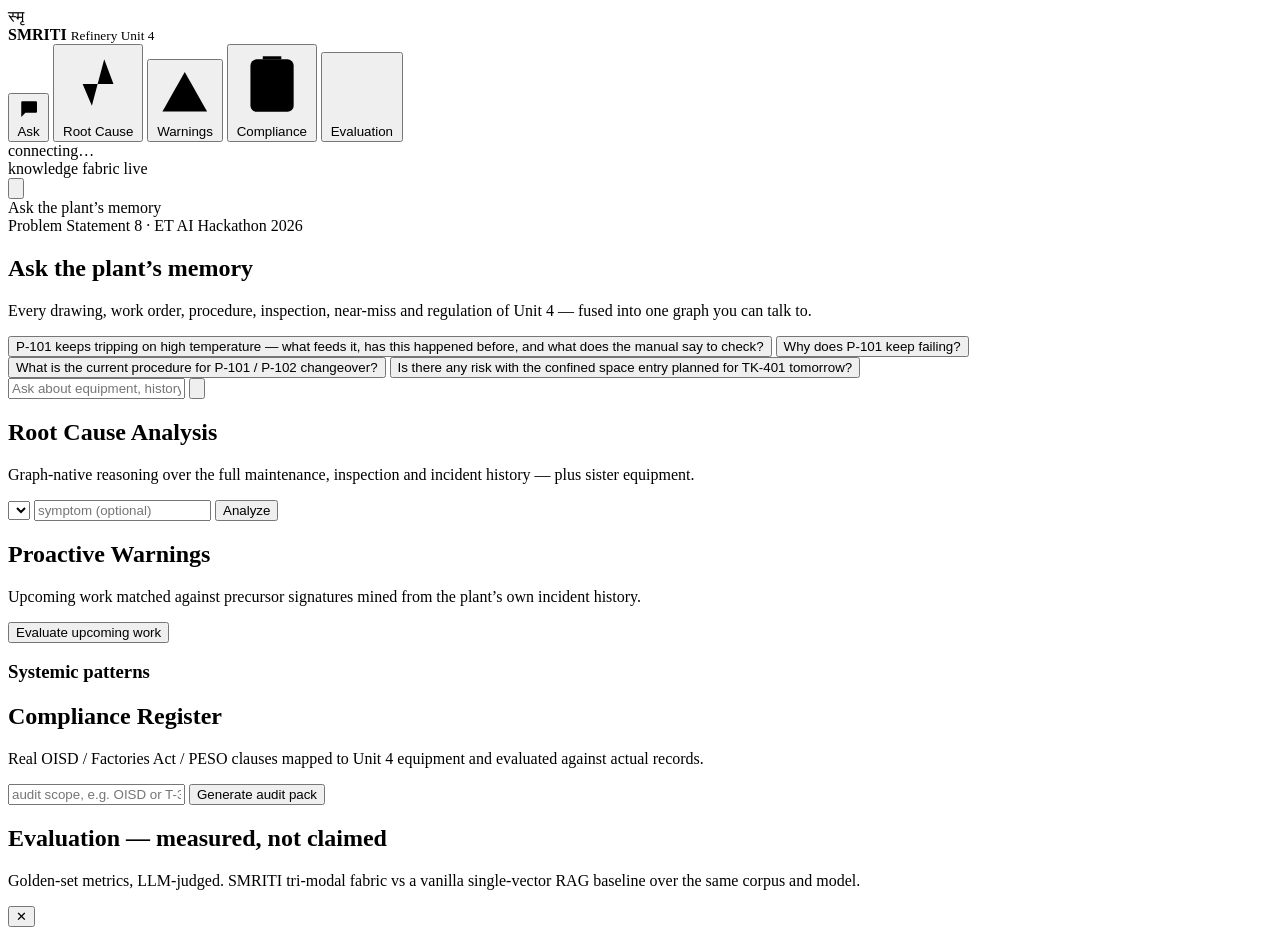
==== smriti/frontend/index.html @ f195df27 "Frontend: animated dot-matrix 'thinking' loaders + technical canvas Creative polish in the light the" ====
<!DOCTYPE html>
<html lang="en">
<head>
<meta charset="utf-8">
<meta name="viewport" content="width=device-width, initial-scale=1, viewport-fit=cover">
<meta name="theme-color" content="#ffffff">
<title>SMRITI — Unit 4 Operations Brain</title>
<link rel="stylesheet" href="/static/style.css?v=5">
</head>
<body data-palette="#2a78d6,#1baf7a">
<div class="app">
  <!-- LEFT SIDEBAR NAV -->
  <aside class="sidebar" id="sidebar">
    <div class="side-brand">
      <span class="brand-mark">स्मृ</span>
      <div class="brand-text">
        <strong>SMRITI</strong>
        <small>Refinery Unit 4</small>
      </div>
    </div>

    <nav class="nav" aria-label="Primary">
      <button class="nav-item active" data-view="ask" title="Ask">
        <svg viewBox="0 0 24 24" class="ico" aria-hidden="true"><path d="M5 5h14a1 1 0 0 1 1 1v9a1 1 0 0 1-1 1H9l-4 4V6a1 1 0 0 1 1-1z"/></svg>
        <span class="nav-label">Ask</span>
      </button>
      <button class="nav-item" data-view="rca" title="Root Cause">
        <svg viewBox="0 0 24 24" class="ico" aria-hidden="true"><path d="M3 12h4l3 7 4-15 3 8h4"/></svg>
        <span class="nav-label">Root&nbsp;Cause</span>
      </button>
      <button class="nav-item" data-view="warn" title="Warnings">
        <svg viewBox="0 0 24 24" class="ico" aria-hidden="true"><path d="M12 4l9 16H3z"/><path d="M12 10v4"/><path d="M12 17.2v.1"/></svg>
        <span class="nav-label">Warnings</span>
        <span class="nav-count" id="warn-count" hidden></span>
      </button>
      <button class="nav-item" data-view="comp" title="Compliance">
        <svg viewBox="0 0 24 24" class="ico" aria-hidden="true"><rect x="5" y="4" width="14" height="17" rx="2"/><path d="M9 4V3h6v1"/><path d="M8.5 12.5l2.2 2.2 4.3-4.6"/></svg>
        <span class="nav-label">Compliance</span>
        <span class="nav-count" id="comp-count" hidden></span>
      </button>
      <button class="nav-item" data-view="eval" title="Evaluation">
        <svg viewBox="0 0 24 24" class="ico" aria-hidden="true"><path d="M4 20V10"/><path d="M10 20V4"/><path d="M16 20v-7"/><path d="M22 20H2"/></svg>
        <span class="nav-label">Evaluation</span>
      </button>
    </nav>

    <div class="side-foot">
      <div class="fabric-stat" id="graph-chip">connecting…</div>
      <div class="fabric-live"><span class="dot"></span>knowledge fabric live</div>
    </div>
  </aside>

  <!-- MAIN COLUMN -->
  <div class="main">
    <header class="topbar">
      <button class="hamburger" id="hamburger" aria-label="Toggle navigation">
        <svg viewBox="0 0 24 24"><path d="M4 6h16M4 12h16M4 18h16"/></svg>
      </button>
      <div class="topbar-title" id="section-title">Ask the plant&rsquo;s memory</div>
      <div class="topbar-meta" id="topbar-meta">Problem Statement 8 · ET AI Hackathon 2026</div>
    </header>

    <main id="views">
      <!-- ASK -->
      <section id="view-ask" class="view active">
        <div id="thread" class="thread">
          <div class="welcome">
            <div class="hero-mark" id="hero-mark"></div>
            <h2>Ask the plant&rsquo;s memory</h2>
            <p>Every drawing, work order, procedure, inspection, near-miss and
               regulation of Unit 4 — fused into one graph you can talk to.</p>
            <div class="suggestions">
              <button class="sugg">P-101 keeps tripping on high temperature — what feeds it, has this happened before, and what does the manual say to check?</button>
              <button class="sugg">Why does P-101 keep failing?</button>
              <button class="sugg">What is the current procedure for P-101 / P-102 changeover?</button>
              <button class="sugg">Is there any risk with the confined space entry planned for TK-401 tomorrow?</button>
            </div>
          </div>
        </div>
        <form id="ask-form" class="askbar">
          <input id="ask-input" type="text" placeholder="Ask about equipment, history, procedures, compliance…"
                 autocomplete="off">
          <button type="submit" id="ask-send" aria-label="ask">
            <svg viewBox="0 0 24 24"><path d="M4 12h15M13 6l6 6-6 6"/></svg>
          </button>
        </form>
      </section>

      <!-- RCA -->
      <section id="view-rca" class="view">
        <div class="panel-head">
          <h2>Root Cause Analysis</h2>
          <p class="hint">Graph-native reasoning over the full maintenance, inspection
             and incident history — plus sister equipment.</p>
          <div class="row">
            <select id="rca-tag"></select>
            <input id="rca-symptom" type="text" placeholder="symptom (optional)">
            <button id="rca-run" class="primary">Analyze</button>
          </div>
        </div>
        <div id="rca-out" class="scroll-pane"></div>
      </section>

      <!-- WARNINGS -->
      <section id="view-warn" class="view">
        <div class="panel-head">
          <h2>Proactive Warnings</h2>
          <p class="hint">Upcoming work matched against precursor signatures mined from
             the plant&rsquo;s own incident history.</p>
          <button id="warn-refresh" class="primary">Evaluate upcoming work</button>
        </div>
        <div id="warn-out" class="scroll-pane"></div>
        <div class="panel-head"><h3>Systemic patterns</h3></div>
        <div id="patterns-out" class="scroll-pane"></div>
      </section>

      <!-- COMPLIANCE -->
      <section id="view-comp" class="view">
        <div class="panel-head">
          <h2>Compliance Register</h2>
          <p class="hint">Real OISD / Factories Act / PESO clauses mapped to Unit 4
             equipment and evaluated against actual records.</p>
          <div class="row">
            <input id="audit-scope" type="text" placeholder="audit scope, e.g. OISD or T-301">
            <button id="audit-btn" class="primary">Generate audit pack</button>
          </div>
        </div>
        <div id="comp-summary" class="tiles"></div>
        <div id="comp-out" class="scroll-pane"></div>
      </section>

      <!-- EVALS -->
      <section id="view-eval" class="view">
        <div class="panel-head">
          <h2>Evaluation — measured, not claimed</h2>
          <p class="hint">Golden-set metrics, LLM-judged. SMRITI tri-modal fabric vs a
             vanilla single-vector RAG baseline over the same corpus and model.</p>
        </div>
        <div id="eval-tiles" class="tiles"></div>
        <div id="eval-chart" class="chart-card"></div>
        <div id="eval-table" class="scroll-pane"></div>
      </section>
    </main>
  </div>
</div>

<!-- citation drawer -->
<div id="drawer" class="drawer hidden">
  <div class="drawer-head">
    <strong id="drawer-title"></strong>
    <button id="drawer-close">✕</button>
  </div>
  <div id="drawer-body"></div>
</div>
<div id="scrim" class="scrim hidden"></div>

<script src="/static/app.js?v=5"></script>
</body>
</html>
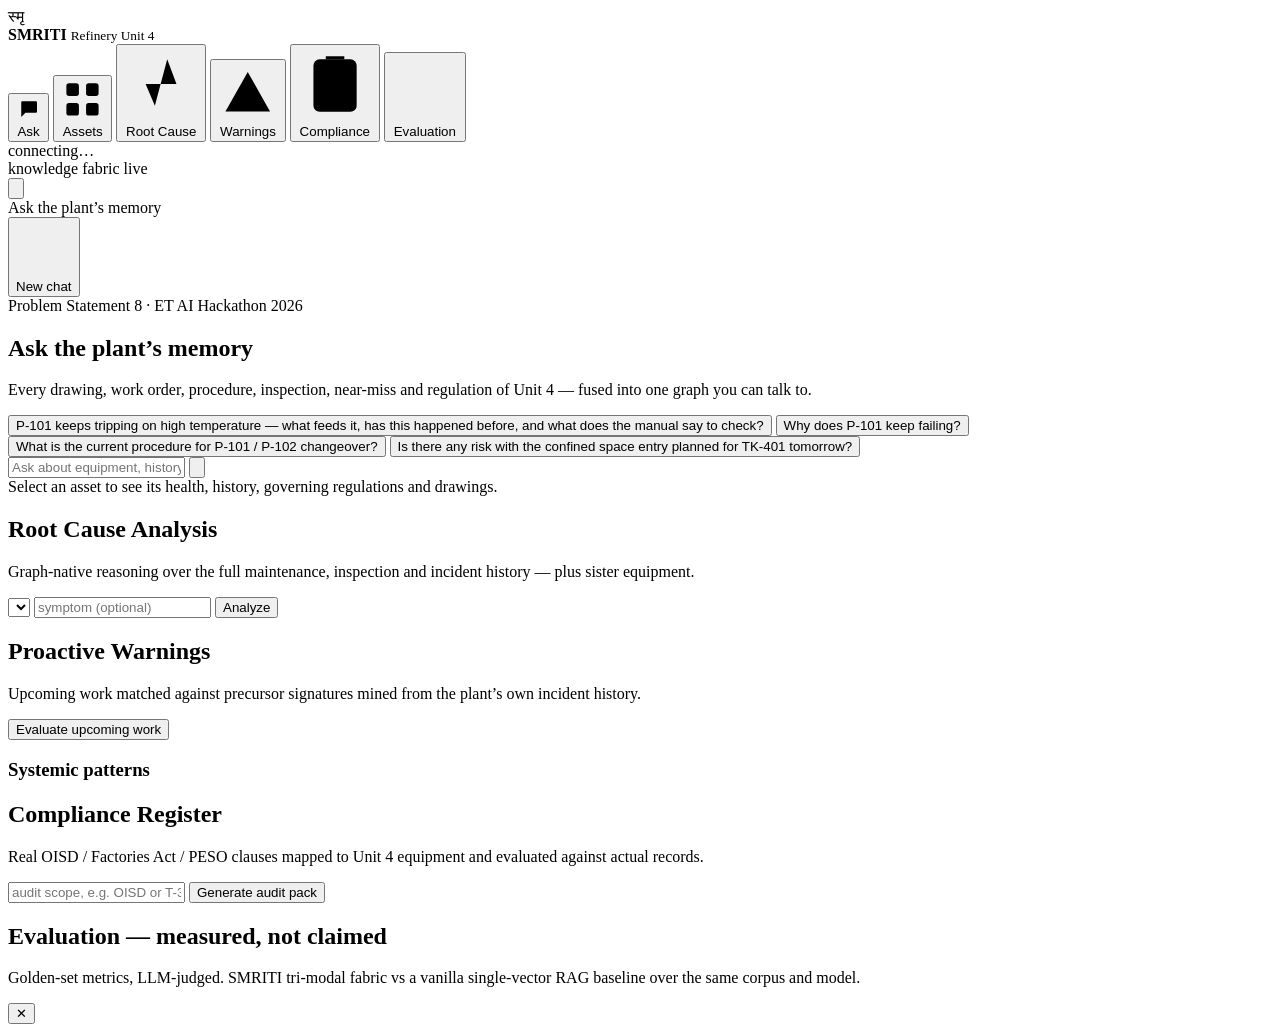
==== commit 44fc8974: "Make it a usable product: multi-turn conversation + Asset Explorer - Copilot is now multi-turn: foll" ====
--- a/smriti/frontend/index.html
+++ b/smriti/frontend/index.html
@@ -5,7 +5,7 @@
 <meta name="viewport" content="width=device-width, initial-scale=1, viewport-fit=cover">
 <meta name="theme-color" content="#ffffff">
 <title>SMRITI — Unit 4 Operations Brain</title>
-<link rel="stylesheet" href="/static/style.css?v=5">
+<link rel="stylesheet" href="/static/style.css?v=8">
 </head>
 <body data-palette="#2a78d6,#1baf7a">
 <div class="app">
@@ -23,6 +23,10 @@
       <button class="nav-item active" data-view="ask" title="Ask">
         <svg viewBox="0 0 24 24" class="ico" aria-hidden="true"><path d="M5 5h14a1 1 0 0 1 1 1v9a1 1 0 0 1-1 1H9l-4 4V6a1 1 0 0 1 1-1z"/></svg>
         <span class="nav-label">Ask</span>
+      </button>
+      <button class="nav-item" data-view="assets" title="Assets">
+        <svg viewBox="0 0 24 24" class="ico" aria-hidden="true"><rect x="3" y="3" width="7" height="7" rx="1.5"/><rect x="14" y="3" width="7" height="7" rx="1.5"/><rect x="3" y="14" width="7" height="7" rx="1.5"/><rect x="14" y="14" width="7" height="7" rx="1.5"/></svg>
+        <span class="nav-label">Assets</span>
       </button>
       <button class="nav-item" data-view="rca" title="Root Cause">
         <svg viewBox="0 0 24 24" class="ico" aria-hidden="true"><path d="M3 12h4l3 7 4-15 3 8h4"/></svg>
@@ -57,6 +61,9 @@
         <svg viewBox="0 0 24 24"><path d="M4 6h16M4 12h16M4 18h16"/></svg>
       </button>
       <div class="topbar-title" id="section-title">Ask the plant&rsquo;s memory</div>
+      <button class="newchat" id="new-chat" title="Start a new conversation">
+        <svg viewBox="0 0 24 24"><path d="M12 5v14M5 12h14"/></svg>New chat
+      </button>
       <div class="topbar-meta" id="topbar-meta">Problem Statement 8 · ET AI Hackathon 2026</div>
     </header>
 
@@ -84,6 +91,17 @@
             <svg viewBox="0 0 24 24"><path d="M4 12h15M13 6l6 6-6 6"/></svg>
           </button>
         </form>
+      </section>
+
+      <!-- ASSETS -->
+      <section id="view-assets" class="view">
+        <div class="assets-layout">
+          <div class="assets-list" id="assets-list"></div>
+          <div class="assets-detail scroll-pane" id="assets-detail">
+            <div class="assets-empty">Select an asset to see its health, history,
+              governing regulations and drawings.</div>
+          </div>
+        </div>
       </section>
 
       <!-- RCA -->
@@ -154,6 +172,6 @@
 </div>
 <div id="scrim" class="scrim hidden"></div>
 
-<script src="/static/app.js?v=5"></script>
+<script src="/static/app.js?v=8"></script>
 </body>
 </html>
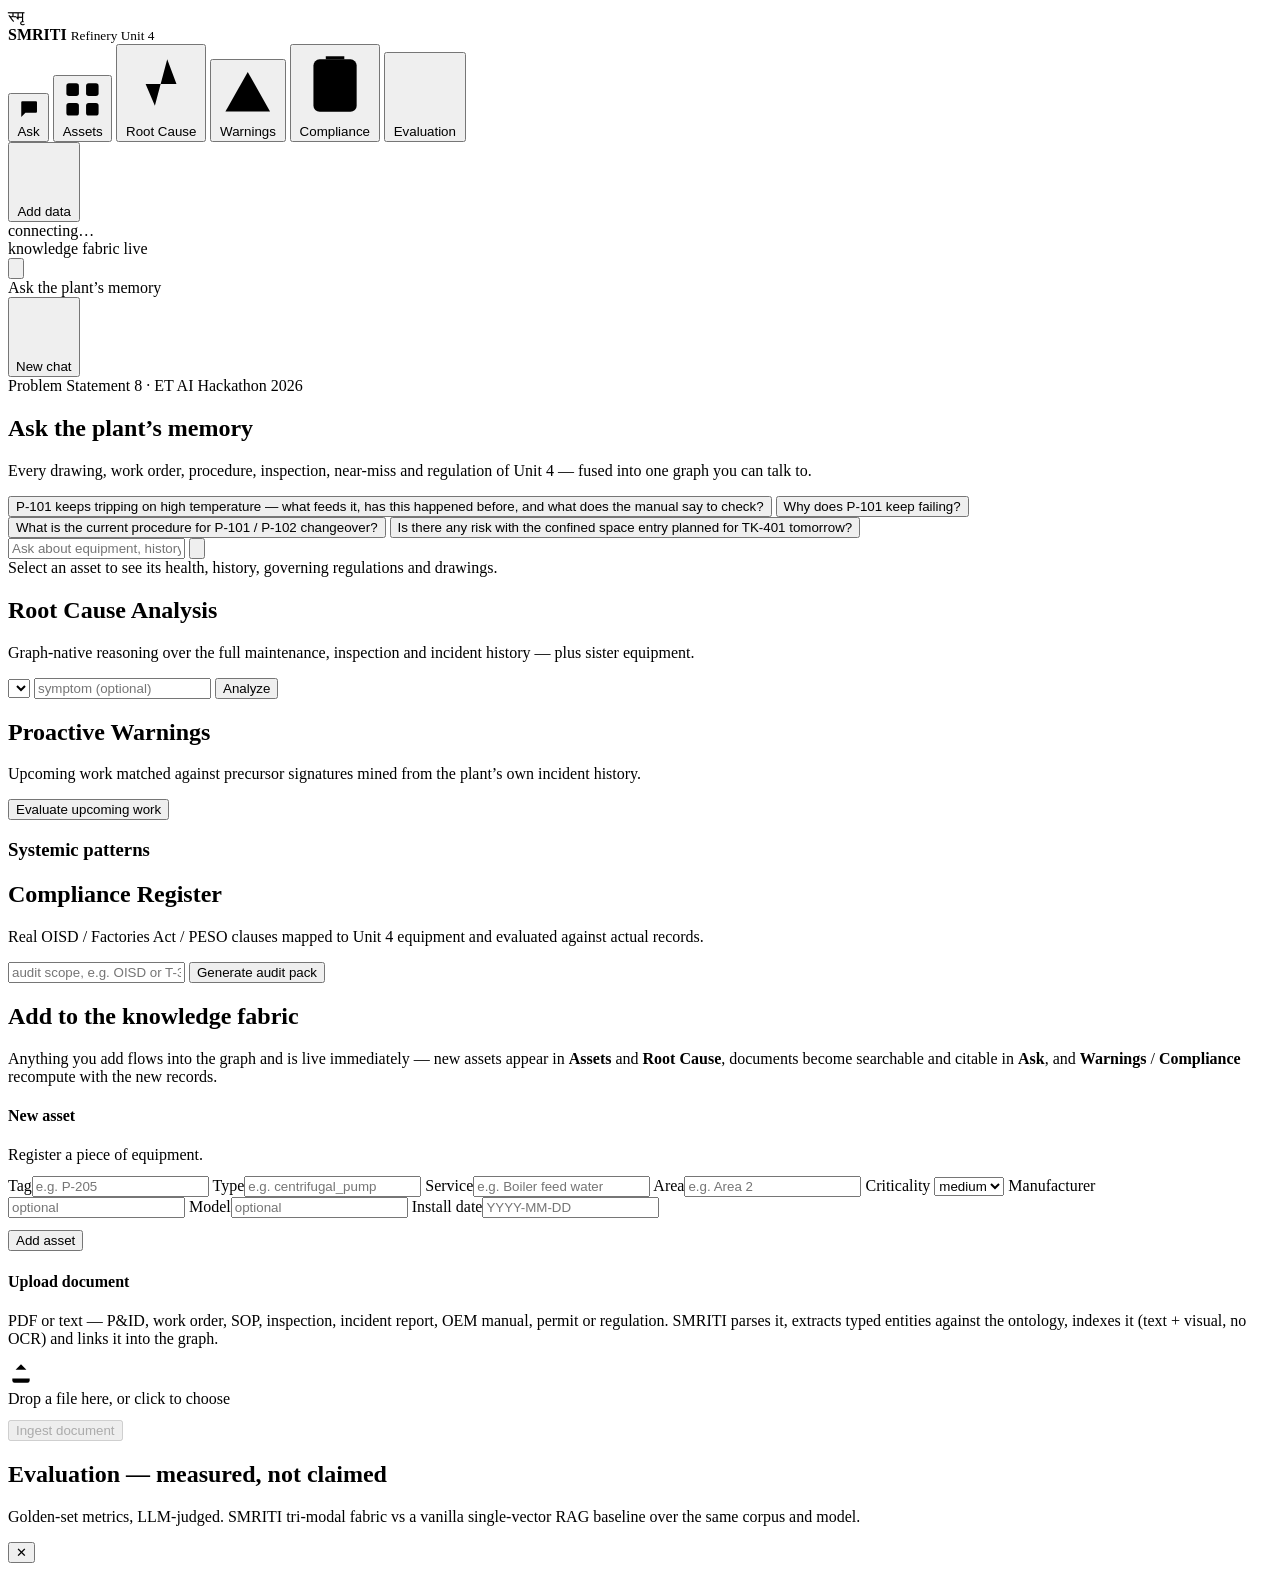
==== commit 7709ae26: "Add-data surface: register assets + upload documents, live into the fabric Answers 'how do new eleme" ====
--- a/smriti/frontend/index.html
+++ b/smriti/frontend/index.html
@@ -5,7 +5,7 @@
 <meta name="viewport" content="width=device-width, initial-scale=1, viewport-fit=cover">
 <meta name="theme-color" content="#ffffff">
 <title>SMRITI — Unit 4 Operations Brain</title>
-<link rel="stylesheet" href="/static/style.css?v=8">
+<link rel="stylesheet" href="/static/style.css?v=9">
 </head>
 <body data-palette="#2a78d6,#1baf7a">
 <div class="app">
@@ -45,6 +45,11 @@
       <button class="nav-item" data-view="eval" title="Evaluation">
         <svg viewBox="0 0 24 24" class="ico" aria-hidden="true"><path d="M4 20V10"/><path d="M10 20V4"/><path d="M16 20v-7"/><path d="M22 20H2"/></svg>
         <span class="nav-label">Evaluation</span>
+      </button>
+      <div class="nav-sep"></div>
+      <button class="nav-item" data-view="add" title="Add data">
+        <svg viewBox="0 0 24 24" class="ico" aria-hidden="true"><path d="M12 5v14M5 12h14"/></svg>
+        <span class="nav-label">Add&nbsp;data</span>
       </button>
     </nav>
 
@@ -147,6 +152,54 @@
         <div id="comp-out" class="scroll-pane"></div>
       </section>
 
+      <!-- ADD DATA -->
+      <section id="view-add" class="view">
+        <div class="panel-head">
+          <h2>Add to the knowledge fabric</h2>
+          <p class="hint">Anything you add flows into the graph and is live immediately —
+             new assets appear in <b>Assets</b> and <b>Root Cause</b>, documents become
+             searchable and citable in <b>Ask</b>, and <b>Warnings</b> / <b>Compliance</b>
+             recompute with the new records.</p>
+        </div>
+        <div class="scroll-pane">
+          <div class="add-grid">
+            <div class="card">
+              <h4>New asset</h4>
+              <p class="sub" style="margin-bottom:12px">Register a piece of equipment.</p>
+              <div class="form">
+                <label>Tag<input id="f-tag" placeholder="e.g. P-205"></label>
+                <label>Type<input id="f-type" placeholder="e.g. centrifugal_pump"></label>
+                <label>Service<input id="f-service" placeholder="e.g. Boiler feed water"></label>
+                <label>Area<input id="f-area" list="area-list" placeholder="e.g. Area 2"><datalist id="area-list"></datalist></label>
+                <label>Criticality
+                  <select id="f-crit"><option value="high">high</option><option value="medium" selected>medium</option><option value="low">low</option></select>
+                </label>
+                <label>Manufacturer<input id="f-mfr" placeholder="optional"></label>
+                <label>Model<input id="f-model" placeholder="optional"></label>
+                <label>Install date<input id="f-install" placeholder="YYYY-MM-DD"></label>
+              </div>
+              <button id="add-asset-btn" class="primary" style="margin-top:12px">Add asset</button>
+              <div id="add-asset-result" class="add-result"></div>
+            </div>
+
+            <div class="card">
+              <h4>Upload document</h4>
+              <p class="sub" style="margin-bottom:12px">PDF or text — P&amp;ID, work order,
+                 SOP, inspection, incident report, OEM manual, permit or regulation.
+                 SMRITI parses it, extracts typed entities against the ontology, indexes
+                 it (text + visual, no OCR) and links it into the graph.</p>
+              <label class="dropzone" id="dropzone">
+                <input type="file" id="doc-file" accept=".pdf,.txt,.md" hidden>
+                <svg viewBox="0 0 24 24" style="width:26px;height:26px;stroke:var(--ink-3)"><path d="M12 16V4M7 9l5-5 5 5"/><path d="M4 17v2a2 2 0 0 0 2 2h12a2 2 0 0 0 2-2v-2"/></svg>
+                <div id="dz-text">Drop a file here, or click to choose</div>
+              </label>
+              <button id="upload-btn" class="primary" style="margin-top:12px" disabled>Ingest document</button>
+              <div id="upload-result" class="add-result"></div>
+            </div>
+          </div>
+        </div>
+      </section>
+
       <!-- EVALS -->
       <section id="view-eval" class="view">
         <div class="panel-head">
@@ -172,6 +225,6 @@
 </div>
 <div id="scrim" class="scrim hidden"></div>
 
-<script src="/static/app.js?v=8"></script>
+<script src="/static/app.js?v=9"></script>
 </body>
 </html>
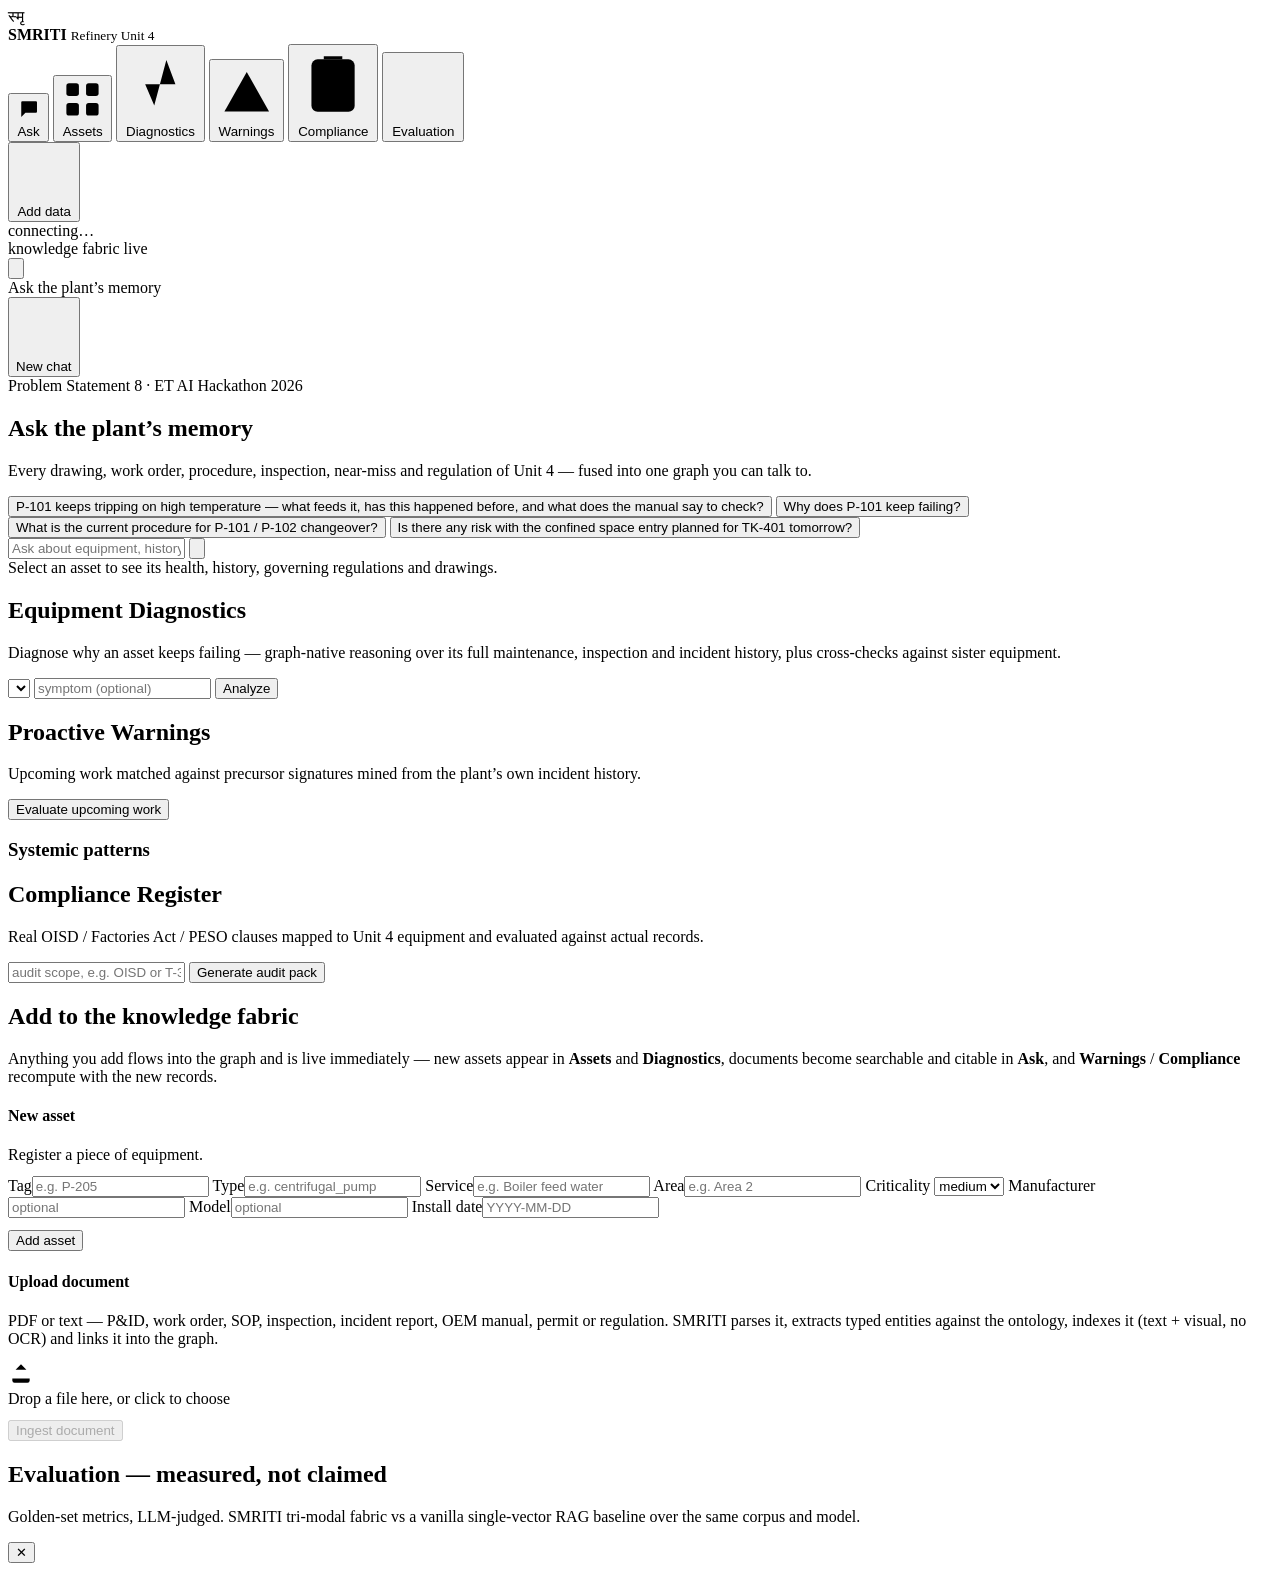
==== commit 036f2073: "Rename 'Root Cause Analysis' → 'Diagnostics' (self-explaining) Nav: Diagnostics; section: Equipment " ====
--- a/smriti/frontend/index.html
+++ b/smriti/frontend/index.html
@@ -5,7 +5,7 @@
 <meta name="viewport" content="width=device-width, initial-scale=1, viewport-fit=cover">
 <meta name="theme-color" content="#ffffff">
 <title>SMRITI — Unit 4 Operations Brain</title>
-<link rel="stylesheet" href="/static/style.css?v=9">
+<link rel="stylesheet" href="/static/style.css?v=10">
 </head>
 <body data-palette="#2a78d6,#1baf7a">
 <div class="app">
@@ -28,9 +28,9 @@
         <svg viewBox="0 0 24 24" class="ico" aria-hidden="true"><rect x="3" y="3" width="7" height="7" rx="1.5"/><rect x="14" y="3" width="7" height="7" rx="1.5"/><rect x="3" y="14" width="7" height="7" rx="1.5"/><rect x="14" y="14" width="7" height="7" rx="1.5"/></svg>
         <span class="nav-label">Assets</span>
       </button>
-      <button class="nav-item" data-view="rca" title="Root Cause">
+      <button class="nav-item" data-view="rca" title="Diagnostics">
         <svg viewBox="0 0 24 24" class="ico" aria-hidden="true"><path d="M3 12h4l3 7 4-15 3 8h4"/></svg>
-        <span class="nav-label">Root&nbsp;Cause</span>
+        <span class="nav-label">Diagnostics</span>
       </button>
       <button class="nav-item" data-view="warn" title="Warnings">
         <svg viewBox="0 0 24 24" class="ico" aria-hidden="true"><path d="M12 4l9 16H3z"/><path d="M12 10v4"/><path d="M12 17.2v.1"/></svg>
@@ -112,9 +112,10 @@
       <!-- RCA -->
       <section id="view-rca" class="view">
         <div class="panel-head">
-          <h2>Root Cause Analysis</h2>
-          <p class="hint">Graph-native reasoning over the full maintenance, inspection
-             and incident history — plus sister equipment.</p>
+          <h2>Equipment Diagnostics</h2>
+          <p class="hint">Diagnose why an asset keeps failing — graph-native reasoning
+             over its full maintenance, inspection and incident history, plus
+             cross-checks against sister equipment.</p>
           <div class="row">
             <select id="rca-tag"></select>
             <input id="rca-symptom" type="text" placeholder="symptom (optional)">
@@ -157,7 +158,7 @@
         <div class="panel-head">
           <h2>Add to the knowledge fabric</h2>
           <p class="hint">Anything you add flows into the graph and is live immediately —
-             new assets appear in <b>Assets</b> and <b>Root Cause</b>, documents become
+             new assets appear in <b>Assets</b> and <b>Diagnostics</b>, documents become
              searchable and citable in <b>Ask</b>, and <b>Warnings</b> / <b>Compliance</b>
              recompute with the new records.</p>
         </div>
@@ -225,6 +226,6 @@
 </div>
 <div id="scrim" class="scrim hidden"></div>
 
-<script src="/static/app.js?v=9"></script>
+<script src="/static/app.js?v=10"></script>
 </body>
 </html>
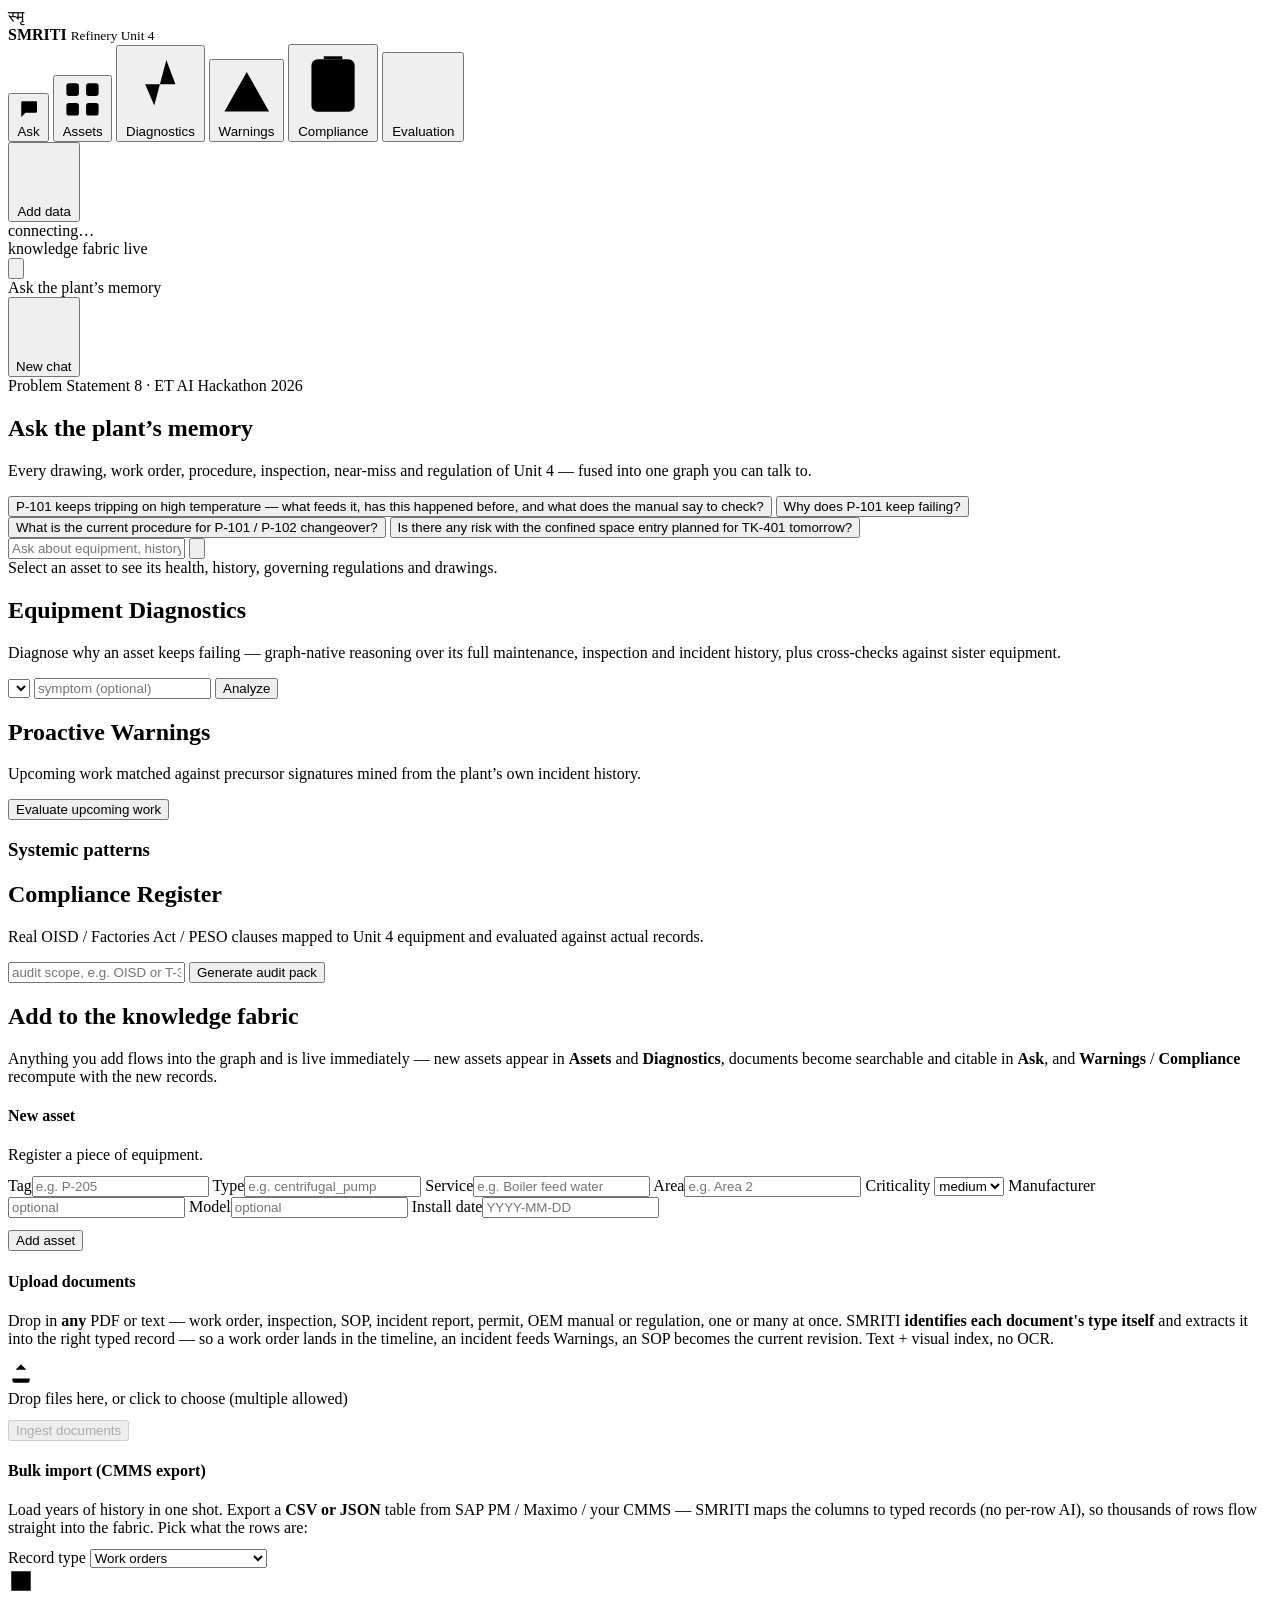
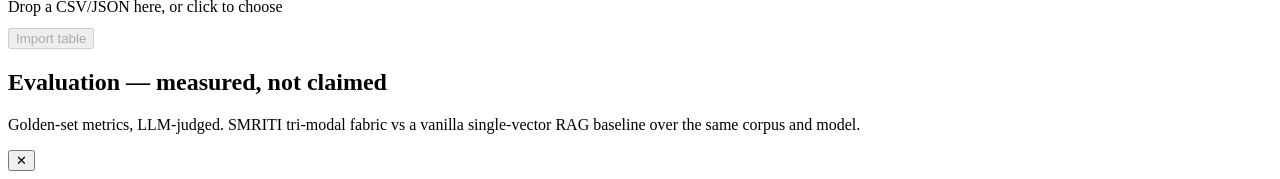
==== commit 71e297bd: "Continuous intake engine: auto-classify document upload + bulk CMMS table import New backend/smriti/" ====
--- a/smriti/frontend/index.html
+++ b/smriti/frontend/index.html
@@ -5,7 +5,7 @@
 <meta name="viewport" content="width=device-width, initial-scale=1, viewport-fit=cover">
 <meta name="theme-color" content="#ffffff">
 <title>SMRITI — Unit 4 Operations Brain</title>
-<link rel="stylesheet" href="/static/style.css?v=10">
+<link rel="stylesheet" href="/static/style.css?v=11">
 </head>
 <body data-palette="#2a78d6,#1baf7a">
 <div class="app">
@@ -184,18 +184,46 @@
             </div>
 
             <div class="card">
-              <h4>Upload document</h4>
-              <p class="sub" style="margin-bottom:12px">PDF or text — P&amp;ID, work order,
-                 SOP, inspection, incident report, OEM manual, permit or regulation.
-                 SMRITI parses it, extracts typed entities against the ontology, indexes
-                 it (text + visual, no OCR) and links it into the graph.</p>
+              <h4>Upload documents</h4>
+              <p class="sub" style="margin-bottom:12px">Drop in <b>any</b> PDF or text —
+                 work order, inspection, SOP, incident report, permit, OEM manual or
+                 regulation, one or many at once. SMRITI <b>identifies each document's
+                 type itself</b> and extracts it into the right typed record — so a work
+                 order lands in the timeline, an incident feeds Warnings, an SOP becomes
+                 the current revision. Text + visual index, no OCR.</p>
               <label class="dropzone" id="dropzone">
-                <input type="file" id="doc-file" accept=".pdf,.txt,.md" hidden>
+                <input type="file" id="doc-file" accept=".pdf,.txt,.md" multiple hidden>
                 <svg viewBox="0 0 24 24" style="width:26px;height:26px;stroke:var(--ink-3)"><path d="M12 16V4M7 9l5-5 5 5"/><path d="M4 17v2a2 2 0 0 0 2 2h12a2 2 0 0 0 2-2v-2"/></svg>
-                <div id="dz-text">Drop a file here, or click to choose</div>
+                <div id="dz-text">Drop files here, or click to choose (multiple allowed)</div>
               </label>
-              <button id="upload-btn" class="primary" style="margin-top:12px" disabled>Ingest document</button>
+              <button id="upload-btn" class="primary" style="margin-top:12px" disabled>Ingest documents</button>
               <div id="upload-result" class="add-result"></div>
+            </div>
+
+            <div class="card">
+              <h4>Bulk import (CMMS export)</h4>
+              <p class="sub" style="margin-bottom:12px">Load years of history in one shot.
+                 Export a <b>CSV or JSON</b> table from SAP&nbsp;PM / Maximo / your CMMS —
+                 SMRITI maps the columns to typed records (no per-row AI), so thousands of
+                 rows flow straight into the fabric. Pick what the rows are:</p>
+              <div class="form">
+                <label>Record type
+                  <select id="bulk-type">
+                    <option value="work_order">Work orders</option>
+                    <option value="inspection">Inspections</option>
+                    <option value="incident">Incidents / near-misses</option>
+                    <option value="permit">Permits to work</option>
+                    <option value="equipment">Equipment / asset register</option>
+                  </select>
+                </label>
+              </div>
+              <label class="dropzone" id="bulk-dropzone" style="margin-top:10px">
+                <input type="file" id="bulk-file" accept=".csv,.json" hidden>
+                <svg viewBox="0 0 24 24" style="width:26px;height:26px;stroke:var(--ink-3)"><path d="M3 3h18v18H3z"/><path d="M3 9h18M3 15h18M9 3v18M15 3v18"/></svg>
+                <div id="bulk-dz-text">Drop a CSV/JSON here, or click to choose</div>
+              </label>
+              <button id="bulk-btn" class="primary" style="margin-top:12px" disabled>Import table</button>
+              <div id="bulk-result" class="add-result"></div>
             </div>
           </div>
         </div>
@@ -226,6 +254,6 @@
 </div>
 <div id="scrim" class="scrim hidden"></div>
 
-<script src="/static/app.js?v=10"></script>
+<script src="/static/app.js?v=11"></script>
 </body>
 </html>
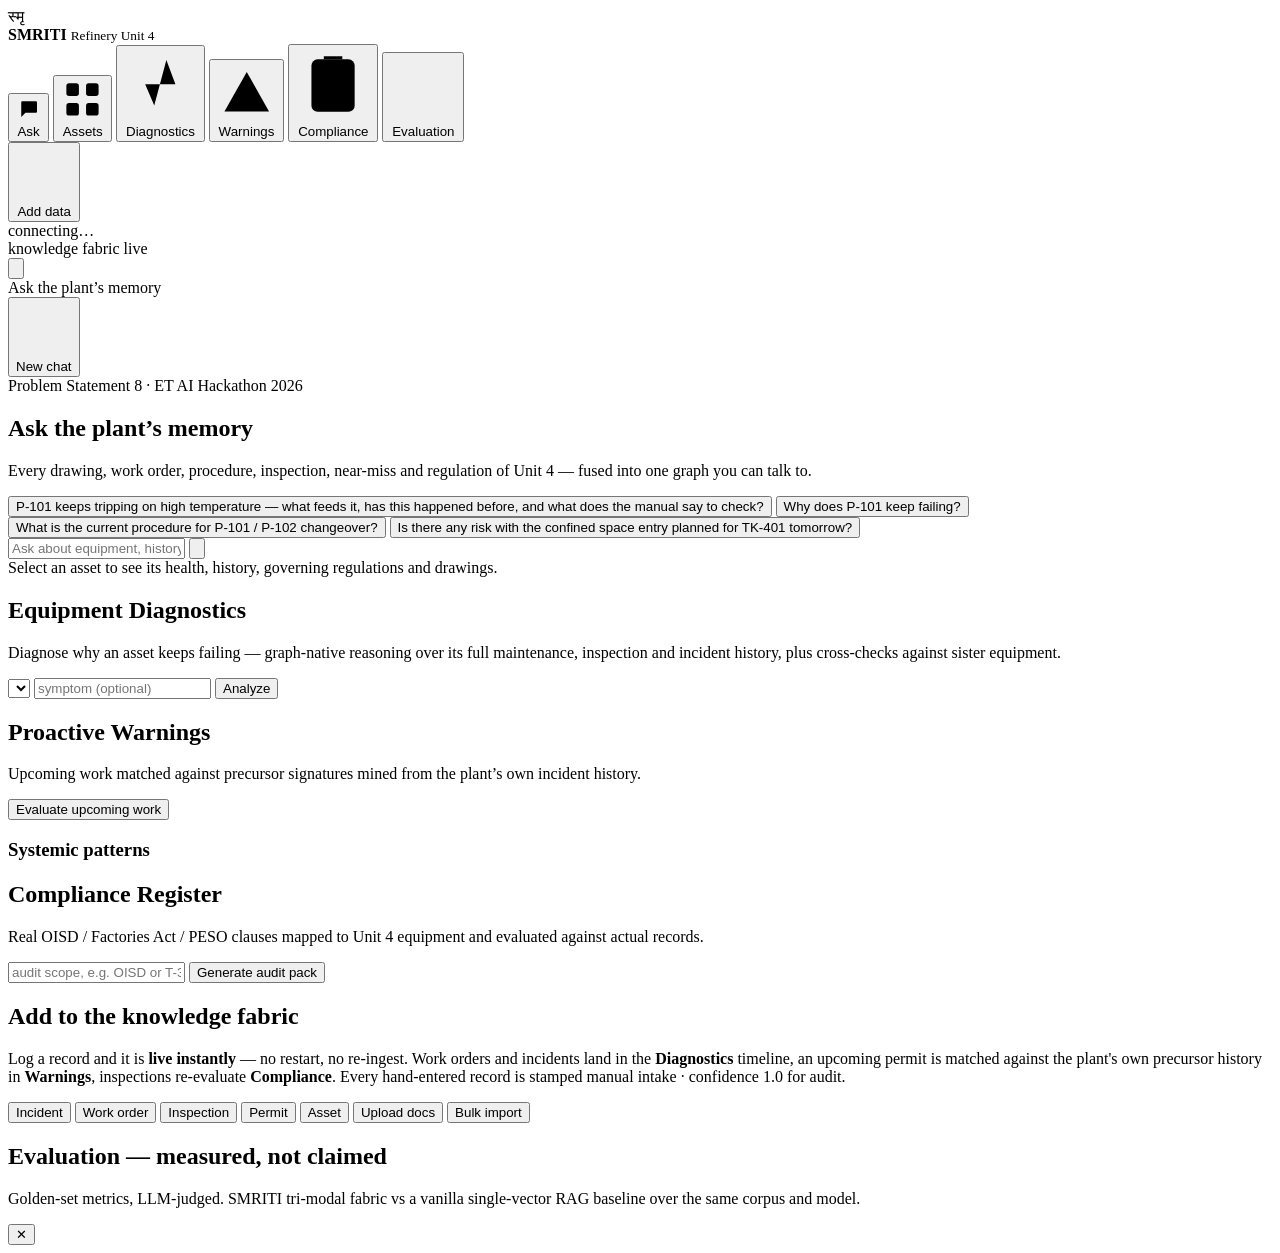
==== commit 2f2eb1d7: "Part A: first-class structured intake — typed record forms with graph parity Add POST /api/records/{" ====
--- a/smriti/frontend/index.html
+++ b/smriti/frontend/index.html
@@ -5,7 +5,7 @@
 <meta name="viewport" content="width=device-width, initial-scale=1, viewport-fit=cover">
 <meta name="theme-color" content="#ffffff">
 <title>SMRITI — Unit 4 Operations Brain</title>
-<link rel="stylesheet" href="/static/style.css?v=11">
+<link rel="stylesheet" href="/static/style.css?v=12">
 </head>
 <body data-palette="#2a78d6,#1baf7a">
 <div class="app">
@@ -153,22 +153,40 @@
         <div id="comp-out" class="scroll-pane"></div>
       </section>
 
-      <!-- ADD DATA -->
+      <!-- ADD DATA — structured intake hub -->
       <section id="view-add" class="view">
         <div class="panel-head">
           <h2>Add to the knowledge fabric</h2>
-          <p class="hint">Anything you add flows into the graph and is live immediately —
-             new assets appear in <b>Assets</b> and <b>Diagnostics</b>, documents become
-             searchable and citable in <b>Ask</b>, and <b>Warnings</b> / <b>Compliance</b>
-             recompute with the new records.</p>
-        </div>
+          <p class="hint">Log a record and it is <b>live instantly</b> — no restart, no
+             re-ingest. Work orders and incidents land in the <b>Diagnostics</b> timeline,
+             an upcoming permit is matched against the plant's own precursor history in
+             <b>Warnings</b>, inspections re-evaluate <b>Compliance</b>. Every hand-entered
+             record is stamped <span class="prov-chip">manual&nbsp;intake · confidence&nbsp;1.0</span>
+             for audit.</p>
+        </div>
+
+        <div class="intake-tabs" id="intake-tabs" role="tablist">
+          <button class="itab active" data-tab="incident">Incident</button>
+          <button class="itab" data-tab="work_order">Work order</button>
+          <button class="itab" data-tab="inspection">Inspection</button>
+          <button class="itab" data-tab="permit">Permit</button>
+          <button class="itab" data-tab="asset">Asset</button>
+          <button class="itab" data-tab="upload">Upload docs</button>
+          <button class="itab" data-tab="bulk">Bulk import</button>
+        </div>
+
         <div class="scroll-pane">
-          <div class="add-grid">
-            <div class="card">
-              <h4>New asset</h4>
-              <p class="sub" style="margin-bottom:12px">Register a piece of equipment.</p>
+          <!-- structured record forms (incident / work_order / inspection / permit) render here -->
+          <div id="intake-form-host" class="intake-panel"></div>
+
+          <!-- ASSET -->
+          <div class="intake-panel" data-panel="asset" hidden>
+            <div class="card intake-card">
+              <h4>Register an asset</h4>
+              <p class="sub" style="margin-bottom:14px">Add a piece of equipment. It appears
+                 immediately in Assets and Diagnostics and becomes searchable in Ask.</p>
               <div class="form">
-                <label>Tag<input id="f-tag" placeholder="e.g. P-205"></label>
+                <label>Tag <span class="req">*</span><input id="f-tag" placeholder="e.g. P-205"></label>
                 <label>Type<input id="f-type" placeholder="e.g. centrifugal_pump"></label>
                 <label>Service<input id="f-service" placeholder="e.g. Boiler feed water"></label>
                 <label>Area<input id="f-area" list="area-list" placeholder="e.g. Area 2"><datalist id="area-list"></datalist></label>
@@ -177,37 +195,42 @@
                 </label>
                 <label>Manufacturer<input id="f-mfr" placeholder="optional"></label>
                 <label>Model<input id="f-model" placeholder="optional"></label>
-                <label>Install date<input id="f-install" placeholder="YYYY-MM-DD"></label>
+                <label>Install date<input id="f-install" type="date"></label>
               </div>
-              <button id="add-asset-btn" class="primary" style="margin-top:12px">Add asset</button>
+              <button id="add-asset-btn" class="primary" style="margin-top:14px">Add asset</button>
               <div id="add-asset-result" class="add-result"></div>
             </div>
-
-            <div class="card">
-              <h4>Upload documents</h4>
-              <p class="sub" style="margin-bottom:12px">Drop in <b>any</b> PDF or text —
-                 work order, inspection, SOP, incident report, permit, OEM manual or
-                 regulation, one or many at once. SMRITI <b>identifies each document's
-                 type itself</b> and extracts it into the right typed record — so a work
-                 order lands in the timeline, an incident feeds Warnings, an SOP becomes
-                 the current revision. Text + visual index, no OCR.</p>
+          </div>
+
+          <!-- UPLOAD -->
+          <div class="intake-panel" data-panel="upload" hidden>
+            <div class="card intake-card">
+              <h4>Upload documents <span class="tag-soft">unstructured long tail</span></h4>
+              <p class="sub" style="margin-bottom:14px">For emails, OEM manuals, scanned
+                 reports and mixed PDFs. Drop in one or many — SMRITI <b>identifies each
+                 document's type itself</b> and extracts it into the right typed record
+                 (text + visual index, no OCR). For the four core record types, the
+                 structured tabs above give you exact fields.</p>
               <label class="dropzone" id="dropzone">
                 <input type="file" id="doc-file" accept=".pdf,.txt,.md" multiple hidden>
                 <svg viewBox="0 0 24 24" style="width:26px;height:26px;stroke:var(--ink-3)"><path d="M12 16V4M7 9l5-5 5 5"/><path d="M4 17v2a2 2 0 0 0 2 2h12a2 2 0 0 0 2-2v-2"/></svg>
                 <div id="dz-text">Drop files here, or click to choose (multiple allowed)</div>
               </label>
-              <button id="upload-btn" class="primary" style="margin-top:12px" disabled>Ingest documents</button>
+              <button id="upload-btn" class="primary" style="margin-top:14px" disabled>Ingest documents</button>
               <div id="upload-result" class="add-result"></div>
             </div>
-
-            <div class="card">
-              <h4>Bulk import (CMMS export)</h4>
-              <p class="sub" style="margin-bottom:12px">Load years of history in one shot.
+          </div>
+
+          <!-- BULK -->
+          <div class="intake-panel" data-panel="bulk" hidden>
+            <div class="card intake-card">
+              <h4>Bulk import <span class="tag-soft">CMMS export</span></h4>
+              <p class="sub" style="margin-bottom:14px">Load years of history in one shot.
                  Export a <b>CSV or JSON</b> table from SAP&nbsp;PM / Maximo / your CMMS —
-                 SMRITI maps the columns to typed records (no per-row AI), so thousands of
-                 rows flow straight into the fabric. Pick what the rows are:</p>
+                 columns map to typed records (no per-row AI), so thousands of rows flow
+                 straight into the fabric.</p>
               <div class="form">
-                <label>Record type
+                <label>These rows are
                   <select id="bulk-type">
                     <option value="work_order">Work orders</option>
                     <option value="inspection">Inspections</option>
@@ -217,12 +240,12 @@
                   </select>
                 </label>
               </div>
-              <label class="dropzone" id="bulk-dropzone" style="margin-top:10px">
+              <label class="dropzone" id="bulk-dropzone" style="margin-top:12px">
                 <input type="file" id="bulk-file" accept=".csv,.json" hidden>
                 <svg viewBox="0 0 24 24" style="width:26px;height:26px;stroke:var(--ink-3)"><path d="M3 3h18v18H3z"/><path d="M3 9h18M3 15h18M9 3v18M15 3v18"/></svg>
                 <div id="bulk-dz-text">Drop a CSV/JSON here, or click to choose</div>
               </label>
-              <button id="bulk-btn" class="primary" style="margin-top:12px" disabled>Import table</button>
+              <button id="bulk-btn" class="primary" style="margin-top:14px" disabled>Import table</button>
               <div id="bulk-result" class="add-result"></div>
             </div>
           </div>
@@ -243,6 +266,9 @@
     </main>
   </div>
 </div>
+
+<!-- toast notifications -->
+<div id="toasts" class="toasts" aria-live="polite"></div>
 
 <!-- citation drawer -->
 <div id="drawer" class="drawer hidden">
@@ -254,6 +280,6 @@
 </div>
 <div id="scrim" class="scrim hidden"></div>
 
-<script src="/static/app.js?v=11"></script>
+<script src="/static/app.js?v=12"></script>
 </body>
 </html>
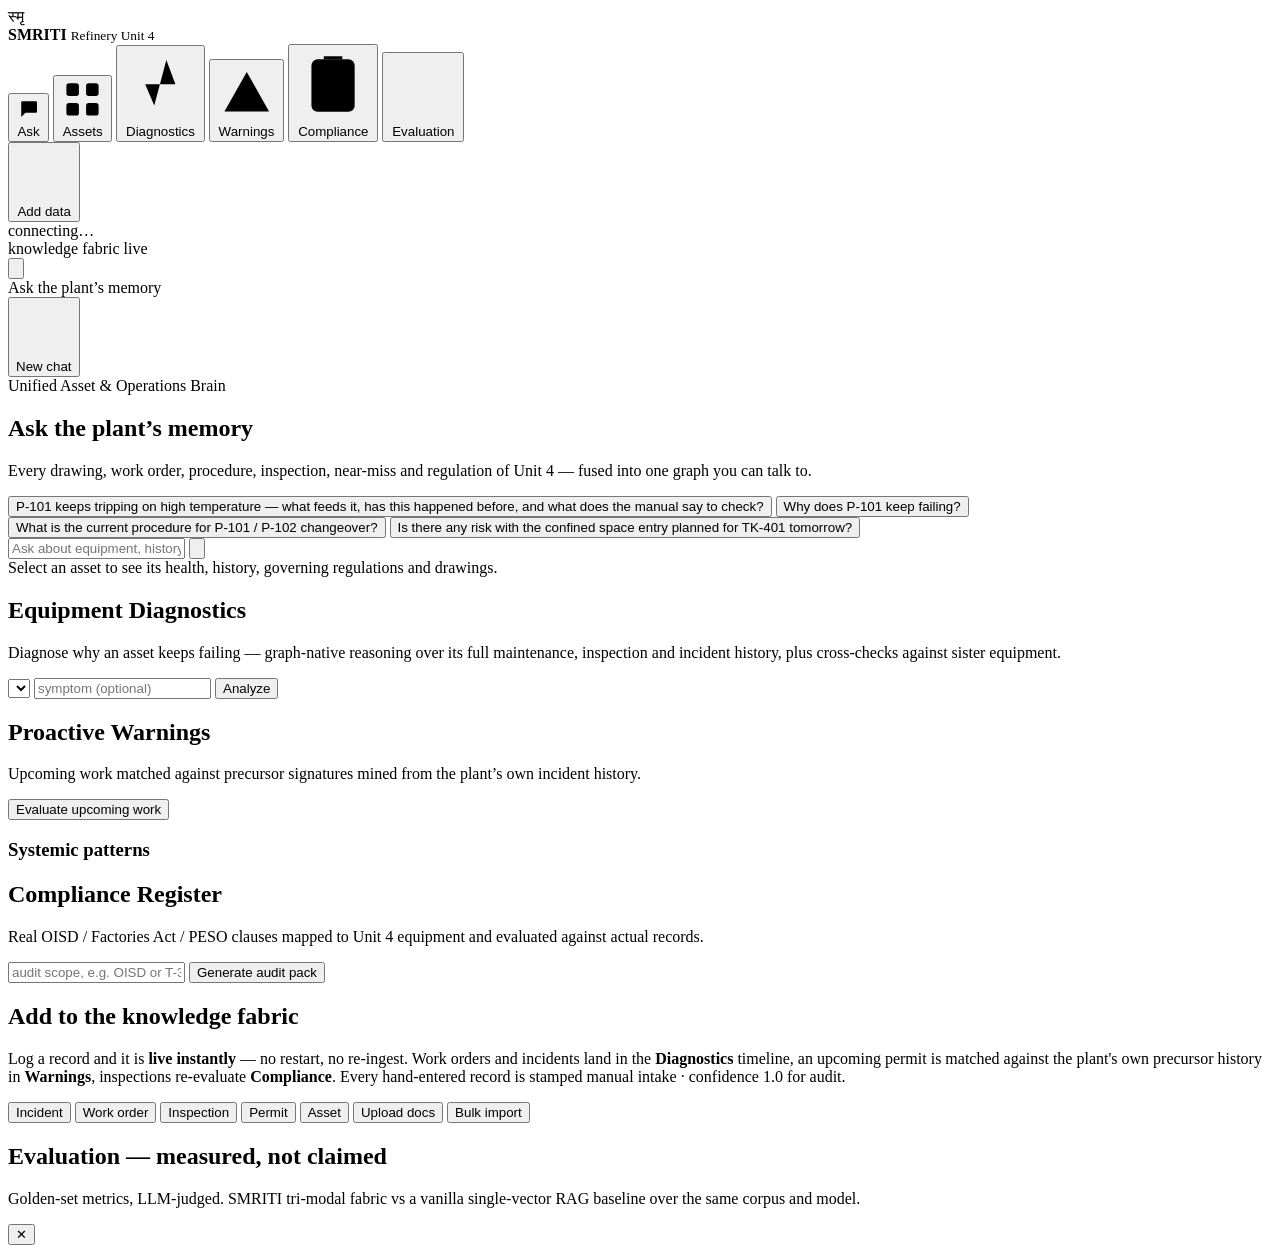
==== commit 58506a26: "Reposition as a product: Markdown docs, de-branded PDFs, no demo/hackathon framing - Rewrite README " ====
--- a/smriti/frontend/index.html
+++ b/smriti/frontend/index.html
@@ -5,7 +5,7 @@
 <meta name="viewport" content="width=device-width, initial-scale=1, viewport-fit=cover">
 <meta name="theme-color" content="#ffffff">
 <title>SMRITI — Unit 4 Operations Brain</title>
-<link rel="stylesheet" href="/static/style.css?v=12">
+<link rel="stylesheet" href="/static/style.css?v=14">
 </head>
 <body data-palette="#2a78d6,#1baf7a">
 <div class="app">
@@ -69,7 +69,7 @@
       <button class="newchat" id="new-chat" title="Start a new conversation">
         <svg viewBox="0 0 24 24"><path d="M12 5v14M5 12h14"/></svg>New chat
       </button>
-      <div class="topbar-meta" id="topbar-meta">Problem Statement 8 · ET AI Hackathon 2026</div>
+      <div class="topbar-meta" id="topbar-meta">Unified Asset &amp; Operations Brain</div>
     </header>
 
     <main id="views">
@@ -280,6 +280,6 @@
 </div>
 <div id="scrim" class="scrim hidden"></div>
 
-<script src="/static/app.js?v=12"></script>
+<script src="/static/app.js?v=14"></script>
 </body>
 </html>
